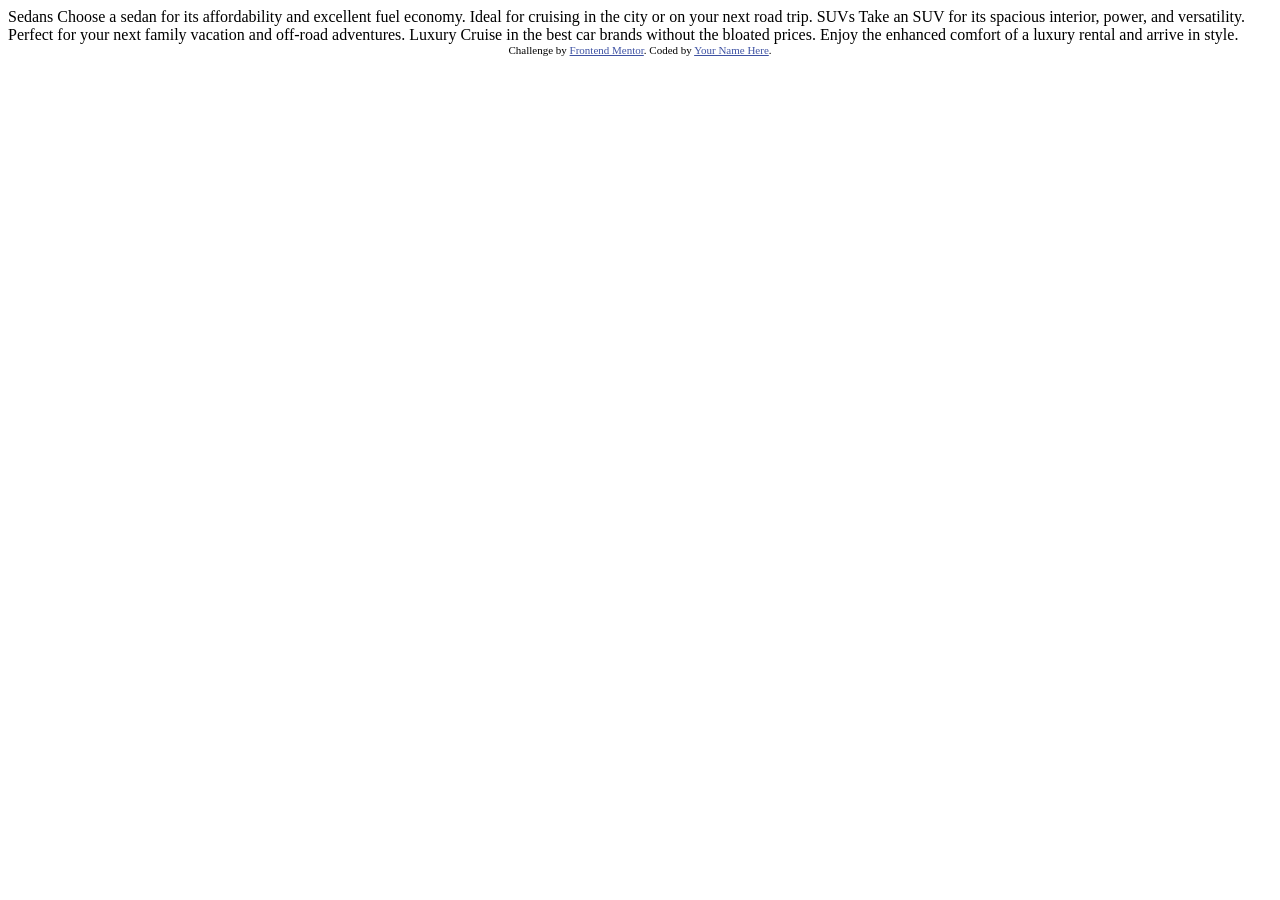
==== 3-column-preview-card-component-main/index.html @ d0b0fe04 "starting new challenge" ====
<!DOCTYPE html>
<html lang="en">
<head>
  <meta charset="UTF-8">
  <meta name="viewport" content="width=device-width, initial-scale=1.0"> <!-- displays site properly based on user's device -->

  <link rel="icon" type="image/png" sizes="32x32" href="./images/favicon-32x32.png">
  
  <title>Frontend Mentor | 3-column preview card component</title>

  <!-- Feel free to remove these styles or customise in your own stylesheet 👍 -->
  <style>
    .attribution { font-size: 11px; text-align: center; }
    .attribution a { color: hsl(228, 45%, 44%); }
  </style>
</head>
<body>
  
  Sedans
  Choose a sedan for its affordability and excellent fuel economy. Ideal for cruising in the city 
  or on your next road trip.

  SUVs
  Take an SUV for its spacious interior, power, and versatility. Perfect for your next family vacation 
  and off-road adventures.

  Luxury
  Cruise in the best car brands without the bloated prices. Enjoy the enhanced comfort of a luxury 
  rental and arrive in style.
  
  <div class="attribution">
    Challenge by <a href="https://www.frontendmentor.io?ref=challenge" target="_blank">Frontend Mentor</a>. 
    Coded by <a href="#">Your Name Here</a>.
  </div>
</body>
</html>
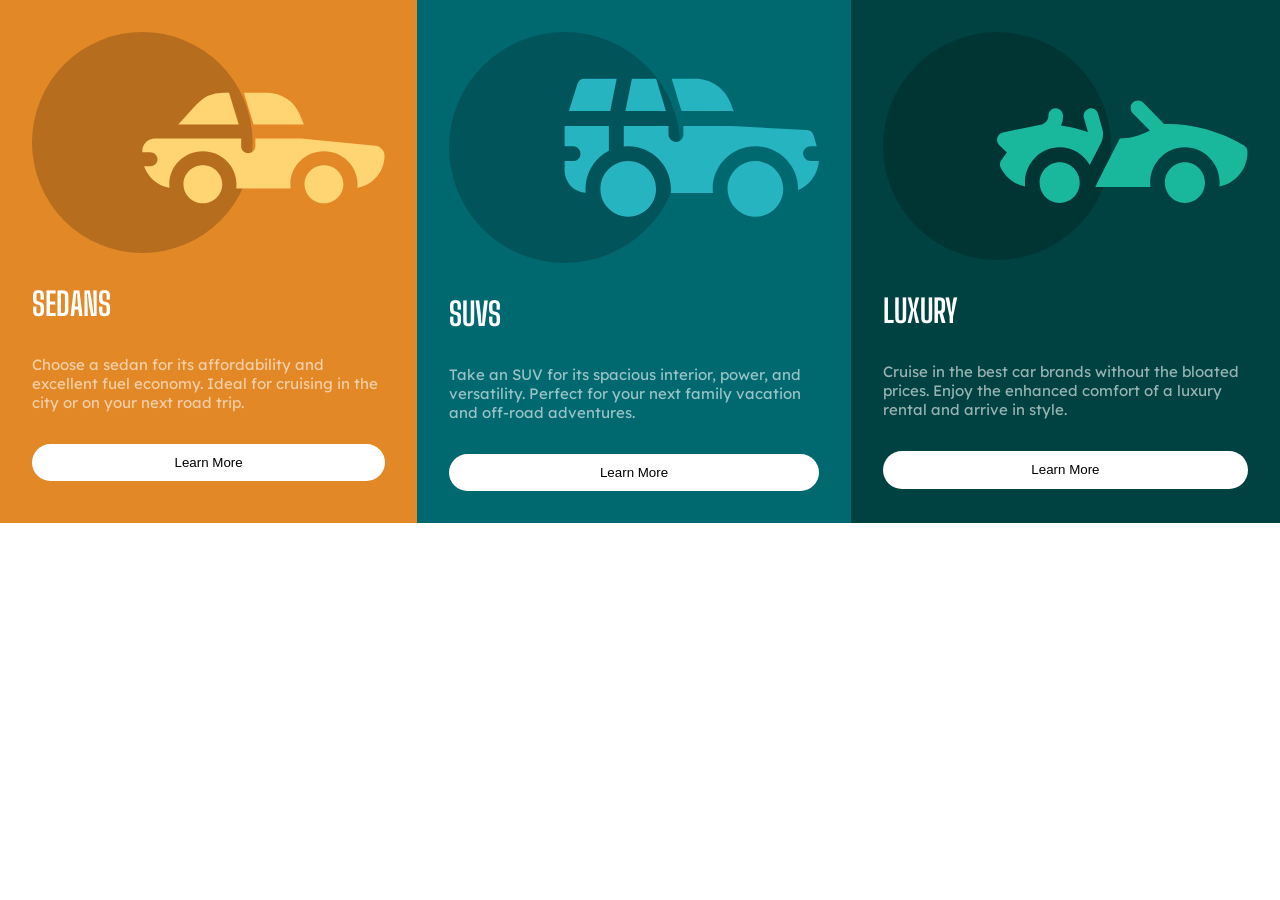
==== commit 279857bc: "updated columns" ====
--- a/3-column-preview-card-component-main/index.html
+++ b/3-column-preview-card-component-main/index.html
@@ -5,32 +5,33 @@
   <meta name="viewport" content="width=device-width, initial-scale=1.0"> <!-- displays site properly based on user's device -->
 
   <link rel="icon" type="image/png" sizes="32x32" href="./images/favicon-32x32.png">
-  
+  <link rel="stylesheet" href="styles.css">
   <title>Frontend Mentor | 3-column preview card component</title>
-
-  <!-- Feel free to remove these styles or customise in your own stylesheet 👍 -->
-  <style>
-    .attribution { font-size: 11px; text-align: center; }
-    .attribution a { color: hsl(228, 45%, 44%); }
-  </style>
 </head>
 <body>
-  
-  Sedans
-  Choose a sedan for its affordability and excellent fuel economy. Ideal for cruising in the city 
-  or on your next road trip.
+  <div class="container">
+    <div class="car-container sedan">
+      <img src="images/icon-sedans.svg" alt="sedan icon">
+      <h1 class="header">sedans</h1>
+      <p>Choose a sedan for its affordability and excellent fuel economy. Ideal for cruising in the city 
+      or on your next road trip.</p>
+      <button>Learn More</button>
+    </div>
+    <div class="car-container suv"> 
+      <img src="images/icon-suvs.svg" alt="suv icon">
+      <h1 class="header">suvs</h1>
+      <p>Take an SUV for its spacious interior, power, and versatility. Perfect for your next family vacation 
+      and off-road adventures.</p>
+      <button>Learn More</button>
 
-  SUVs
-  Take an SUV for its spacious interior, power, and versatility. Perfect for your next family vacation 
-  and off-road adventures.
-
-  Luxury
-  Cruise in the best car brands without the bloated prices. Enjoy the enhanced comfort of a luxury 
-  rental and arrive in style.
-  
-  <div class="attribution">
-    Challenge by <a href="https://www.frontendmentor.io?ref=challenge" target="_blank">Frontend Mentor</a>. 
-    Coded by <a href="#">Your Name Here</a>.
+    </div>
+    <div class="car-container luxury">
+      <img src="images/icon-luxury.svg" alt="luxury icon">
+      <h1 class="header">luxury</h1>
+      <p>Cruise in the best car brands without the bloated prices. Enjoy the enhanced comfort of a luxury 
+      rental and arrive in style.</p>
+      <button>Learn More</button>
+    </div>
   </div>
 </body>
-</html>+</html>
--- a/3-column-preview-card-component-main/styles.css
+++ b/3-column-preview-card-component-main/styles.css
@@ -0,0 +1,46 @@
+@import url('https://fonts.googleapis.com/css2?family=Big+Shoulders+Display:wght@700&family=Lexend+Deca&display=swap');
+
+*{
+  margin: 0;
+  padding: 0;
+  box-sizing: border-box;
+}
+body{
+  display: flex;
+}
+.container {
+  display: flex;
+}
+.header{
+  font-family: 'Big Shoulders Display', sans-serif;
+  text-transform: uppercase;
+  color: white;
+}
+p{
+  font-family: 'Lexend Deca', sans-serif;
+  font-size: 15px;
+  color: white;
+  color: rgba(255,255,255,0.6);
+}
+.sedan {
+background: hsl(31, 77%, 52%);
+color: hsl(31, 77%, 52%);
+}
+.suv {
+  background: hsl(184, 100%, 22%);
+}
+.luxury {
+  background: hsl(179, 100%, 13%);
+}
+.car-container {
+  display: flex;
+  flex-direction: column;
+  gap: 2rem;
+  padding: 2rem;
+}
+button {
+  background: white;
+  border-style: none;
+  padding: .7rem 1.5rem;
+  border-radius: 1.2rem;
+}
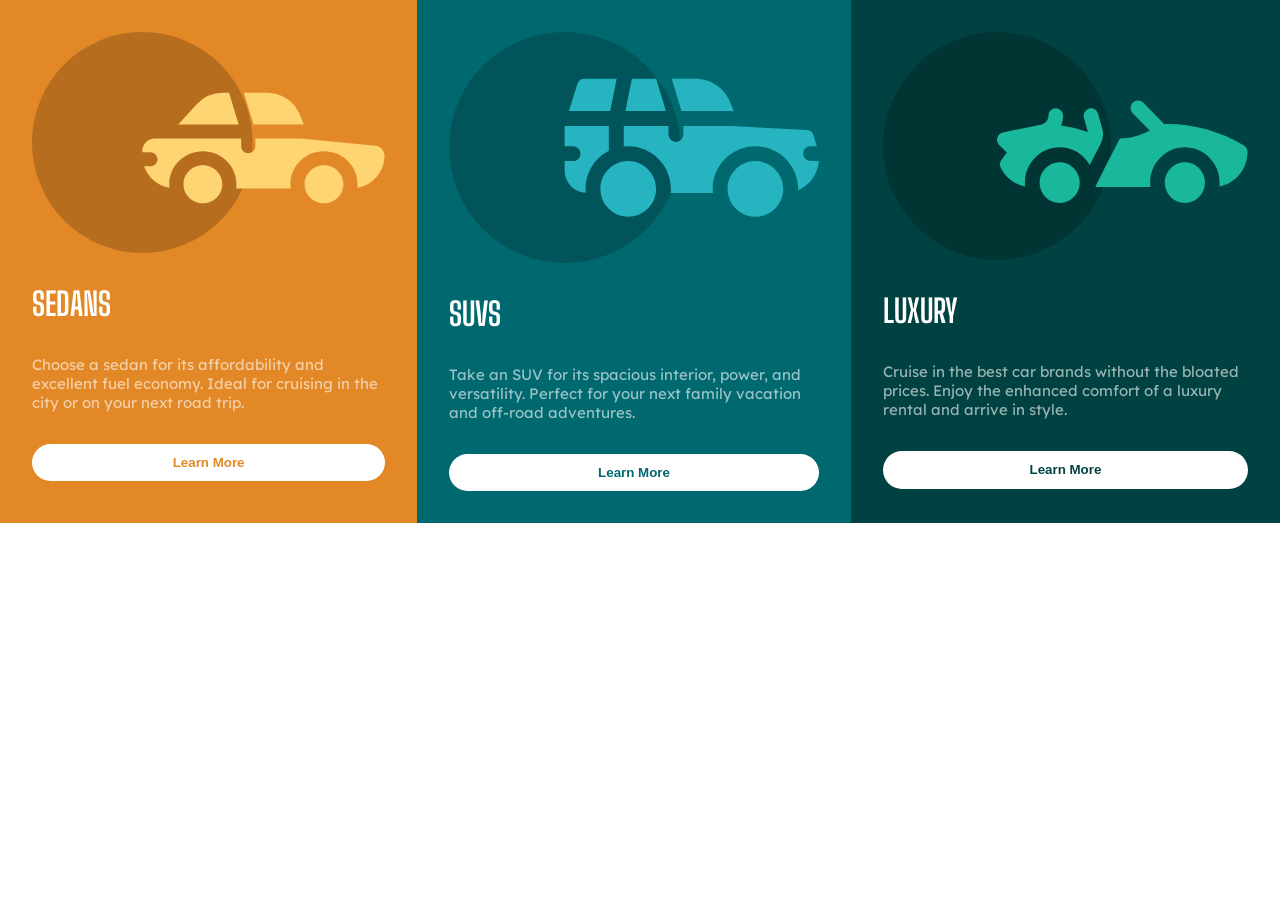
==== commit 1a69f280: "styled buttons" ====
--- a/3-column-preview-card-component-main/index.html
+++ b/3-column-preview-card-component-main/index.html
@@ -15,14 +15,14 @@
       <h1 class="header">sedans</h1>
       <p>Choose a sedan for its affordability and excellent fuel economy. Ideal for cruising in the city 
       or on your next road trip.</p>
-      <button>Learn More</button>
+      <button class="sedan-color">Learn More</button>
     </div>
     <div class="car-container suv"> 
       <img src="images/icon-suvs.svg" alt="suv icon">
       <h1 class="header">suvs</h1>
       <p>Take an SUV for its spacious interior, power, and versatility. Perfect for your next family vacation 
       and off-road adventures.</p>
-      <button>Learn More</button>
+      <button class="suv-color">Learn More</button>
 
     </div>
     <div class="car-container luxury">
@@ -30,7 +30,7 @@
       <h1 class="header">luxury</h1>
       <p>Cruise in the best car brands without the bloated prices. Enjoy the enhanced comfort of a luxury 
       rental and arrive in style.</p>
-      <button>Learn More</button>
+      <button class="luxury-color">Learn More</button>
     </div>
   </div>
 </body>
--- a/3-column-preview-card-component-main/styles.css
+++ b/3-column-preview-card-component-main/styles.css
@@ -24,14 +24,23 @@
 }
 .sedan {
 background: hsl(31, 77%, 52%);
+}
+.sedan-color {
 color: hsl(31, 77%, 52%);
 }
 .suv {
   background: hsl(184, 100%, 22%);
 }
+.suv-color {
+  color: hsl(184, 100%, 22%);
+}
 .luxury {
   background: hsl(179, 100%, 13%);
 }
+.luxury-color {
+  color: hsl(179, 100%, 13%);
+}
+
 .car-container {
   display: flex;
   flex-direction: column;
@@ -43,4 +52,5 @@
   border-style: none;
   padding: .7rem 1.5rem;
   border-radius: 1.2rem;
+  font-weight: 600;
 }
